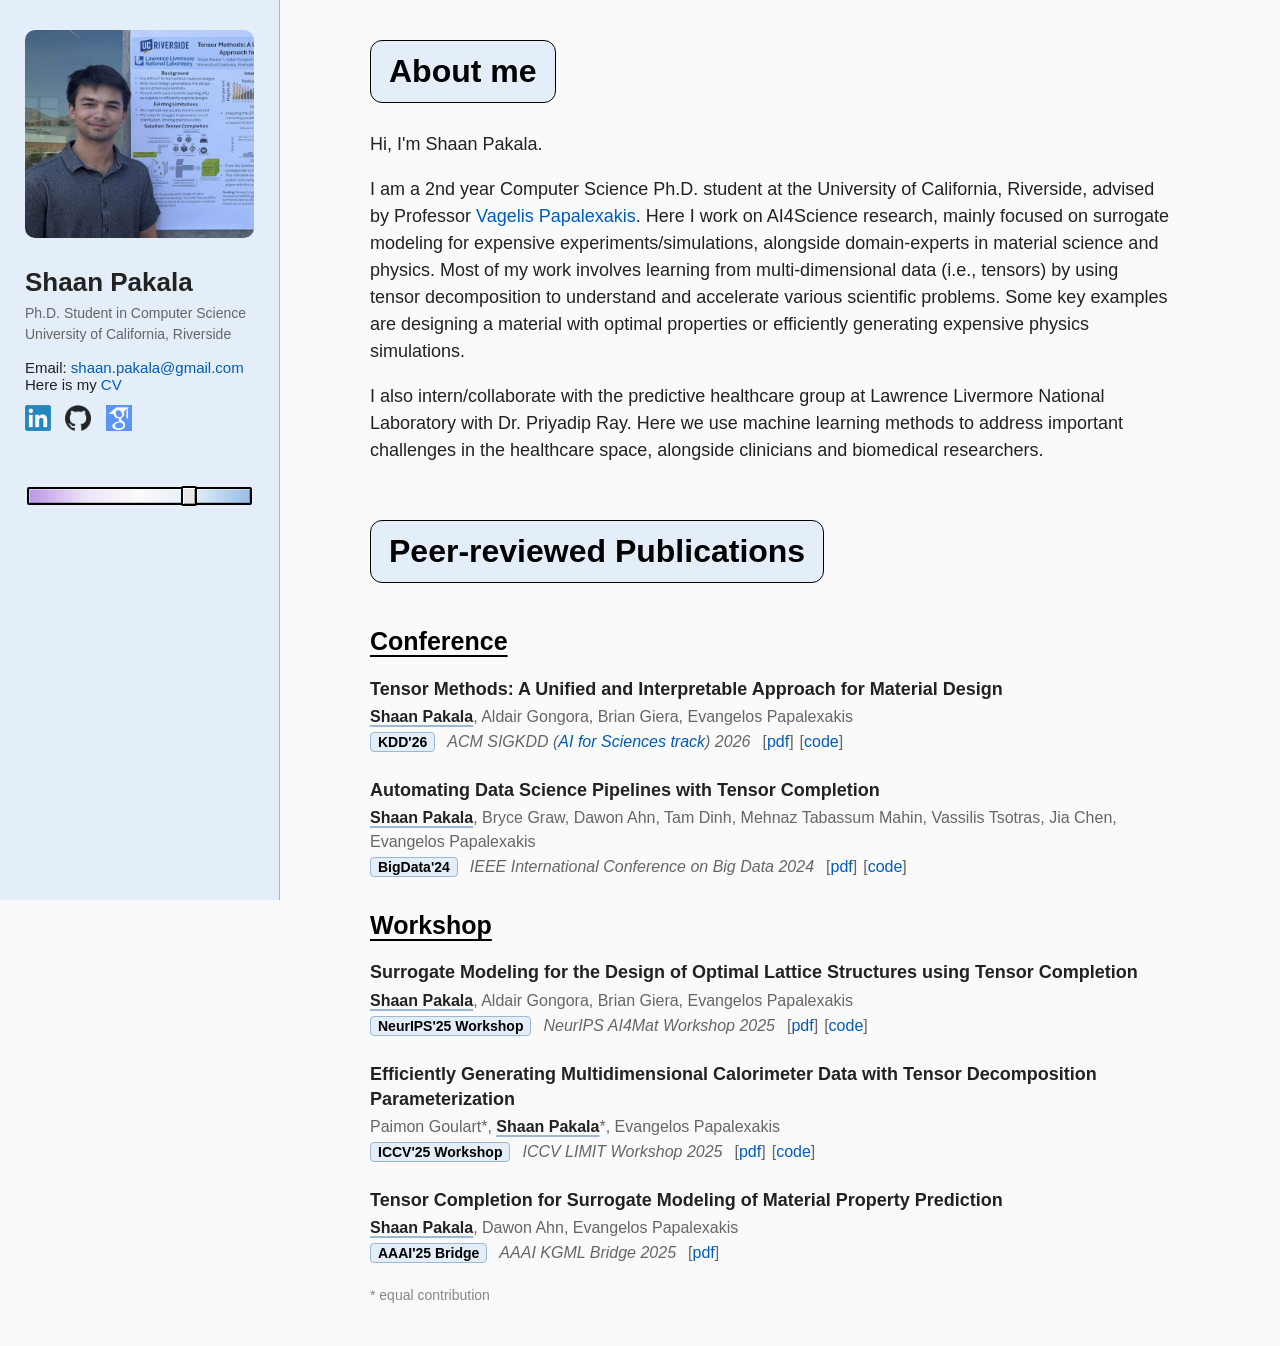
==== index.html @ 457f7d38 "Update index.html" ====
<!DOCTYPE html>
<html lang="en">
<head>
  <meta charset="UTF-8">
  <meta name="viewport" content="width=device-width, initial-scale=1.0">
  <title>Shaan Pakala</title>
  <link rel="icon" type="image/png" href="images/sp.png">
  <style>
    :root {
      --accent-bg:     hsl(225, 65%, 93%);
      --accent-border: hsl(225, 40%, 72%);
    }

    body { margin:0; font-family:-apple-system,BlinkMacSystemFont,'Segoe UI',Roboto,Helvetica,Arial,sans-serif; background:#fafafa; color:#222; }
    a { color:#005bbb; text-decoration:none; }
    a:hover { text-decoration:underline; }

    .layout { display:flex; min-height:100vh; }

    .sidebar {
      width: 280px;
      background: var(--accent-bg);
      border-right: 1px solid var(--accent-border);
      padding: 30px 25px;
      box-sizing: border-box;
      position: fixed;
      height: 100%;
      overflow-y: auto;
    }

    .profile-pic { width:100%; border-radius:10px; margin-bottom:15px; }
    .name        { margin:10px 0 0; font-size:26px; font-weight:700; }
    .subtitle    { font-size:14px; color:#666; margin-top:5px; }
    .links       { margin-top:12px; font-size:15px; }
    .icon-row    { margin-top:12px; }
    .icon        { width:26px; height:26px; margin-right:10px; opacity:.85; }
    .icon:hover  { opacity:1; }

    .content { margin-left:320px; padding:40px 50px; max-width:900px; width:100%; box-sizing:border-box; }

    h2 { font-size:32px; margin-top:40px; margin-bottom:10px; }
    h3 { font-size:24px; margin-top:25px; }
    p  { font-size:18px; line-height:1.5; }


    .section-title {
      background: var(--accent-bg);
      color: #000;
      padding: 12px 18px;
      border-radius: 12px;
      border: 1px solid #000;
      font-weight: 700;
      display: inline-block;
    }

    /* ── Theme picker ── */
    .theme-picker {
      margin-top: 30px;
      padding-top: 20px;
    }
    .theme-slider-row {
      display: flex;
      align-items: center;
      gap: 8px;
    }

    #colorSlider {
      -webkit-appearance: none;
      appearance: none;
      flex: 1;
      height: 14px;
      border-radius: 2px;
      background: linear-gradient(to right,
        hsl(270, 60%, 74%) 0%,
        hsl(270, 65%, 93%) 25%,
        #fafafa              50%,
        hsl(210, 65%, 93%) 75%,
        hsl(210, 60%, 74%) 100%
      );
      outline: none;
      cursor: pointer;
      border: 2px solid #000;
      box-shadow: inset 1px 1px 0 rgba(255,255,255,0.4), inset -1px -1px 0 rgba(0,0,0,0.2);
    }
    #colorSlider::-webkit-slider-thumb {
      -webkit-appearance: none;
      width: 16px;
      height: 20px;
      border-radius: 2px;
      background: #e8e8e8;
      border: 2px solid #000;
      box-shadow: 1px 1px 0 #fff inset, -1px -1px 0 #999 inset;
      cursor: pointer;
    }
    #colorSlider::-moz-range-thumb {
      width: 16px;
      height: 20px;
      border-radius: 2px;
      background: #e8e8e8;
      border: 2px solid #000;
      box-shadow: 1px 1px 0 #fff inset, -1px -1px 0 #999 inset;
      cursor: pointer;
    }

    /* ── Section titles spacing ── */
    .section-title { margin-top: 0; }
    section + section { margin-top: 56px; }

    /* ── Publications ── */
    .subhead {
      font-size: 25px; font-weight: 700; color: #000;
      text-decoration: underline; text-underline-offset: 5px; text-decoration-thickness: 2px;
      margin: 30px 0 16px;
    }
    .pubs { list-style: none; margin: 0; padding: 0; display: grid; gap: 26px; }
    .pub  { display: grid; gap: 3px; }
    .pub-title { font-size: 18px; font-weight: 600; line-height: 1.4; }
    .authors { font-size: 16px; color: #666; line-height: 1.5; }
    .me {
      color: #222; font-weight: 600;
      text-decoration: underline; text-decoration-color: var(--accent-border);
      text-decoration-thickness: 2px; text-underline-offset: 3px;
    }
    .venue { display: flex; flex-wrap: wrap; align-items: baseline; gap: 4px 12px; font-size: 16px; color: #666; }
    .tag {
      font-size: 14px; font-weight: 600; color: #000;
      background: var(--accent-bg); border: 1px solid var(--accent-border);
      border-radius: 4px; padding: 1px 7px;
    }
    .res { display: inline-flex; gap: 6px; }
    .note { font-size: 14px; color: #888; margin: 22px 0 0; }

    @media (max-width:900px) {
      .layout      { flex-direction:column; }
      .sidebar     { position:relative; width:100%; height:auto; border-right:none; border-bottom:1px solid var(--accent-border); padding:20px; }
      .content     { margin-left:0; padding:20px; max-width:100%; }
      h2           { font-size:28px; }
      h3           { font-size:22px; }
      p            { font-size:16px; }
      .pub-title     { font-size:17px; }
      .authors, .venue { font-size:15px; }
      .subhead       { font-size:22px; }
    }
  </style>

  <script type="application/ld+json">
  {
    "@context": "https://schema.org",
    "@type": "Person",
    "name": "Shaan Pakala",
    "url": "https://shaanpakala.github.io/",
    "jobTitle": "Ph.D. Student in Computer Science",
    "affiliation": {"@type":"Organization","name":"University of California, Riverside"},
    "sameAs": [
      "https://scholar.google.com/citations?user=UjR-nicAAAAJ",
      "https://www.linkedin.com/in/shaan-pakala-b91024210/",
      "https://github.com/shaanpakala"
    ]
  }
  </script>

</head>
<body>
<script async src="https://www.googletagmanager.com/gtag/js?id=G-N4HHP6LBJ6"></script>
<script>
  window.dataLayer = window.dataLayer || [];
  function gtag(){dataLayer.push(arguments);}
  gtag('js', new Date());
  gtag('config', 'G-N4HHP6LBJ6');
</script>

<div class="layout">
  <aside class="sidebar">
    <img src="images/me.jpg" class="profile-pic" alt="Shaan Pakala">
    <h1 class="name">Shaan Pakala</h1>
    <p class="subtitle">Ph.D. Student in Computer Science<br>University of California, Riverside</p>
    <div class="links">
      Email: <a href="mailto:shaan.pakala@gmail.com">shaan.pakala@gmail.com</a>
      <br>
      Here is my <a href="Shaan_Pakala_CV.pdf" target="_blank" rel="noopener noreferrer">CV</a>
    </div>
    <div class="icon-row">
      <a href="https://www.linkedin.com/in/shaan-pakala-b91024210/" target="_blank"><img src="images/linkedin_logo.png" class="icon"></a>
      <a href="https://github.com/shaanpakala" target="_blank"><img src="images/git_logo.png" class="icon"></a>
      <a href="https://scholar.google.com/citations?hl=en&user=UjR-nicAAAAJ&view_op=list_works&sortby=pubdate" target="_blank"><img src="images/google_scholar.png" class="icon"></a>
    </div>

    <div class="theme-picker">
      <div class="theme-slider-row">
        <input type="range" id="colorSlider" min="0" max="100" value="74">
      </div>
    </div>

  </aside>

  <main class="content">
    <section id="about">
      <h2 class="section-title">About me</h2>

      <p>
        Hi, I'm Shaan Pakala.
      </p>
      
      <p>
        I am a 2nd year Computer Science Ph.D. student at the University of California, Riverside, advised by
        Professor <a href="https://www.cs.ucr.edu/~epapalex/" target="_blank" rel="noopener noreferrer">Vagelis Papalexakis</a>. 
        Here I work on AI4Science research, mainly focused on surrogate modeling for expensive experiments/simulations, alongside 
        domain-experts in material science and physics. Most of my work involves learning from multi-dimensional data (i.e., tensors) 
        by using tensor decomposition to understand and accelerate various scientific problems. Some key examples are designing a 
        material with optimal properties or efficiently generating expensive physics simulations.
      </p>
      
      <p>
        I also intern/collaborate with the predictive healthcare group at Lawrence Livermore National Laboratory with Dr. Priyadip Ray.
        Here we use machine learning methods to address important challenges in the healthcare space, alongside clinicians and 
        biomedical researchers.
      </p>
    </section>

    <section id="publications">
      <h2 class="section-title">Peer-reviewed Publications</h2>

      <p class="subhead">Conference</p>
      <ul class="pubs">
        <li class="pub">
          <span class="pub-title">Tensor Methods: A Unified and Interpretable Approach for Material Design</span>
          <span class="authors"><span class="me">Shaan Pakala</span>, Aldair Gongora, Brian Giera, Evangelos Papalexakis</span>
          <span class="venue"><span class="tag">KDD'26</span><i>ACM SIGKDD (<a href="https://kdd2026.kdd.org/ai4sciences-track-call-for-papers/" target="_blank" rel="noopener noreferrer">AI for Sciences track</a>) 2026</i>
            <span class="res"><span>[<a href="https://dl.acm.org/doi/epdf/10.1145/3770855.3819008" target="_blank" rel="noopener noreferrer">pdf</a>]</span><span>[<a href="https://github.com/shaanpakala/Tensor-Methods-for-Material-Design" target="_blank" rel="noopener noreferrer">code</a>]</span></span></span>
        </li>
        <li class="pub">
          <span class="pub-title">Automating Data Science Pipelines with Tensor Completion</span>
          <span class="authors"><span class="me">Shaan Pakala</span>, Bryce Graw, Dawon Ahn, Tam Dinh, Mehnaz Tabassum Mahin, Vassilis Tsotras, Jia Chen, Evangelos Papalexakis</span>
          <span class="venue"><span class="tag">BigData'24</span><i>IEEE International Conference on Big Data 2024</i>
            <span class="res"><span>[<a href="https://arxiv.org/pdf/2410.06408" target="_blank" rel="noopener noreferrer">pdf</a>]</span><span>[<a href="https://github.com/shaanpakala/STC_AutoML" target="_blank" rel="noopener noreferrer">code</a>]</span></span></span>
        </li>
      </ul>

      <p class="subhead">Workshop</p>
      <ul class="pubs">
        <li class="pub">
          <span class="pub-title">Surrogate Modeling for the Design of Optimal Lattice Structures using Tensor Completion</span>
          <span class="authors"><span class="me">Shaan Pakala</span>, Aldair Gongora, Brian Giera, Evangelos Papalexakis</span>
          <span class="venue"><span class="tag">NeurIPS'25 Workshop</span><i>NeurIPS AI4Mat Workshop 2025</i>
            <span class="res"><span>[<a href="https://arxiv.org/pdf/2510.07474" target="_blank" rel="noopener noreferrer">pdf</a>]</span><span>[<a href="https://github.com/shaanpakala/Surrogate-Modeling-for-the-Design-of-Optimal-Lattice-Structures-using-Tensor-Completion" target="_blank" rel="noopener noreferrer">code</a>]</span></span></span>
        </li>
        <li class="pub">
          <span class="pub-title">Efficiently Generating Multidimensional Calorimeter Data with Tensor Decomposition Parameterization</span>
          <span class="authors">Paimon Goulart*, <span class="me">Shaan Pakala</span>*, Evangelos Papalexakis</span>
          <span class="venue"><span class="tag">ICCV'25 Workshop</span><i>ICCV LIMIT Workshop 2025</i>
            <span class="res"><span>[<a href="https://arxiv.org/pdf/2508.19443" target="_blank" rel="noopener noreferrer">pdf</a>]</span><span>[<a href="https://github.com/Pie115/GenTen-GAN-Diffusion" target="_blank" rel="noopener noreferrer">code</a>]</span></span></span>
        </li>
        <li class="pub">
          <span class="pub-title">Tensor Completion for Surrogate Modeling of Material Property Prediction</span>
          <span class="authors"><span class="me">Shaan Pakala</span>, Dawon Ahn, Evangelos Papalexakis</span>
          <span class="venue"><span class="tag">AAAI'25 Bridge</span><i>AAAI KGML Bridge 2025</i>
            <span class="res"><span>[<a href="https://arxiv.org/pdf/2501.18137" target="_blank" rel="noopener noreferrer">pdf</a>]</span></span></span>
        </li>
      </ul>
      <p class="note">* equal contribution</p>
    </section>
  </main>
</div>

<script>
  // Track keyframes (must match CSS gradient):
  // 0%   → hsl(270, 60%, 74%)  medium-dark purple
  // 25%  → hsl(270, 65%, 93%)  pastel purple
  // 50%  → #fafafa              white
  // 75%  → hsl(210, 65%, 93%)  pastel blue
  // 100% → hsl(210, 60%, 74%)  medium-dark blue

  function lerp(a, b, t) { return a + (b - a) * t; }

  function lerpHSL(h1,s1,l1, h2,s2,l2, t) {
    return [lerp(h1,h2,t), lerp(s1,s2,t), lerp(l1,l2,t)];
  }

  function themeFromSlider(val) {
    const t = val / 100;

    let h, s, l;
    if (t <= 0.25) {
      [h,s,l] = lerpHSL(270,60,74, 270,65,93, t/0.25);
    } else if (t <= 0.5) {
      [h,s,l] = lerpHSL(270,65,93, 270,0,98, (t-0.25)/0.25);
    } else if (t <= 0.75) {
      [h,s,l] = lerpHSL(210,0,98, 210,65,93, (t-0.5)/0.25);
    } else {
      [h,s,l] = lerpHSL(210,65,93, 210,60,74, (t-0.75)/0.25);
    }

    const bg     = `hsl(${h.toFixed(1)}, ${s.toFixed(1)}%, ${l.toFixed(1)}%)`;
    const border = `hsl(${h.toFixed(1)}, ${Math.max(s-25,0).toFixed(1)}%, ${Math.min(l-20,72).toFixed(1)}%)`;
    document.documentElement.style.setProperty('--accent-bg',     bg);
    document.documentElement.style.setProperty('--accent-border', border);
  }

  const slider = document.getElementById('colorSlider');

  // Restore the saved theme so the choice carries across pages.
  try {
    const savedTheme = localStorage.getItem('themeSlider');
    if (savedTheme !== null) slider.value = savedTheme;
  } catch (e) {}

  slider.addEventListener('input', () => {
    try { localStorage.setItem('themeSlider', slider.value); } catch (e) {}
    themeFromSlider(+slider.value);
  });
  themeFromSlider(+slider.value);
</script>
</body>
</html>
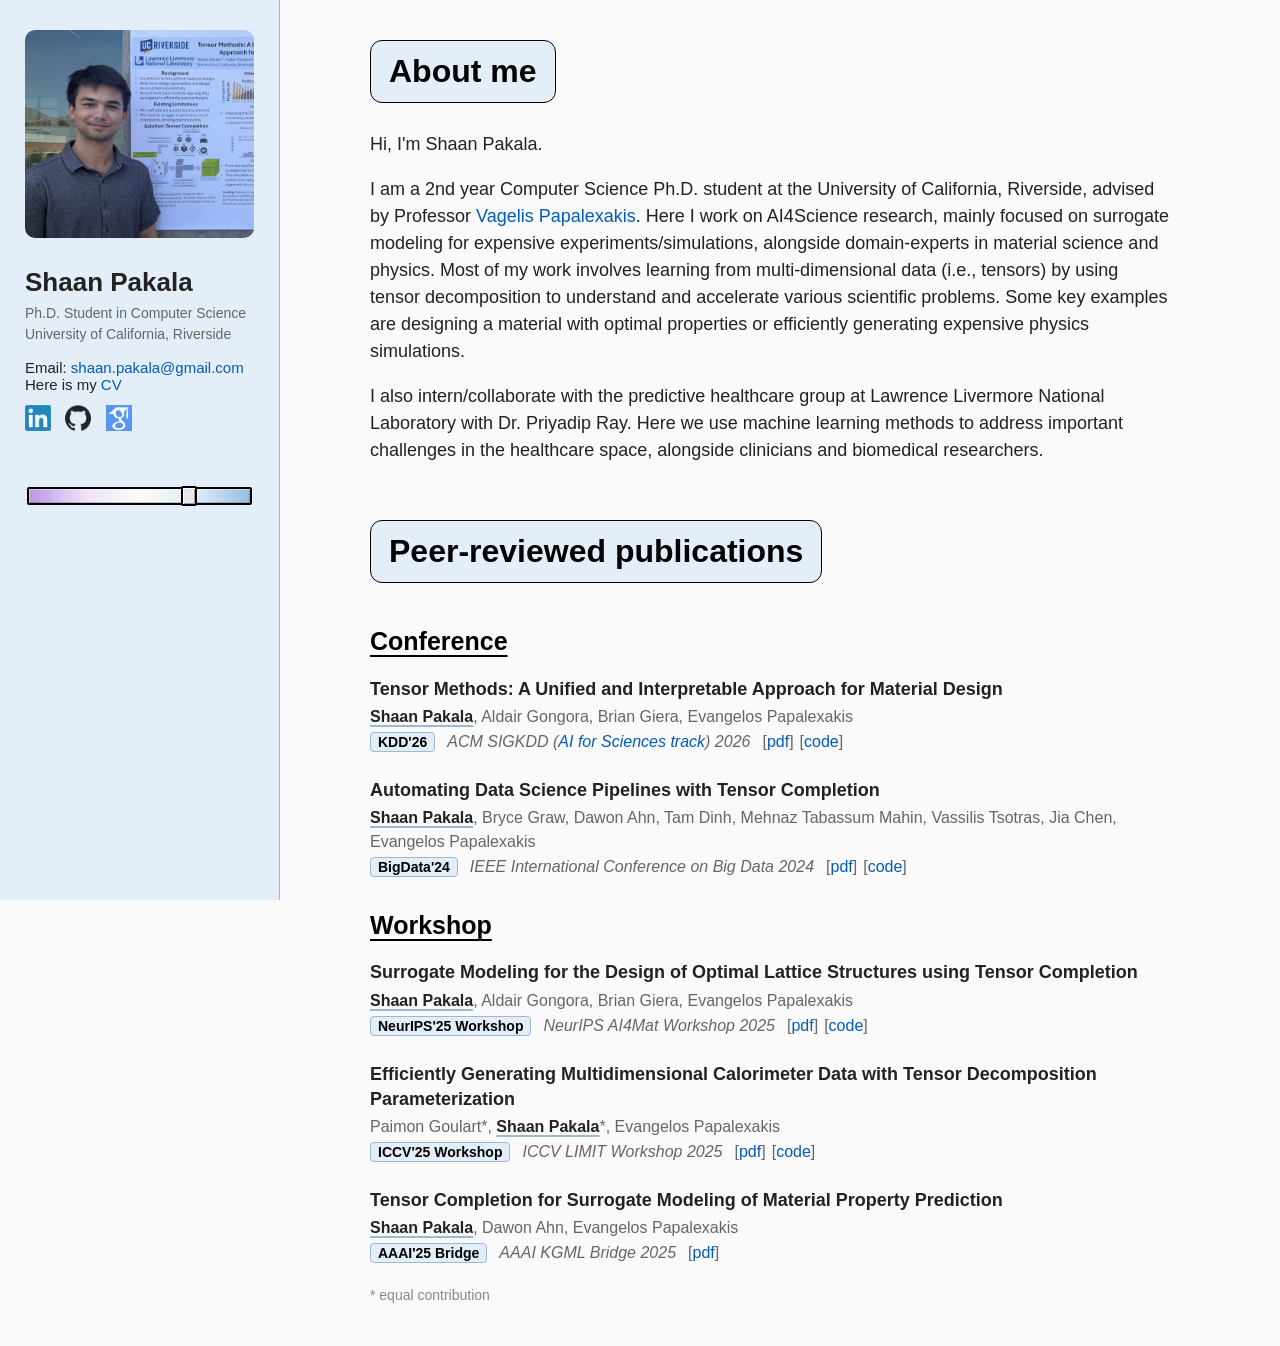
==== commit 4797d937: "Update index.html" ====
--- a/index.html
+++ b/index.html
@@ -218,7 +218,7 @@
     </section>
 
     <section id="publications">
-      <h2 class="section-title">Peer-reviewed Publications</h2>
+      <h2 class="section-title">Peer-reviewed publications</h2>
 
       <p class="subhead">Conference</p>
       <ul class="pubs">
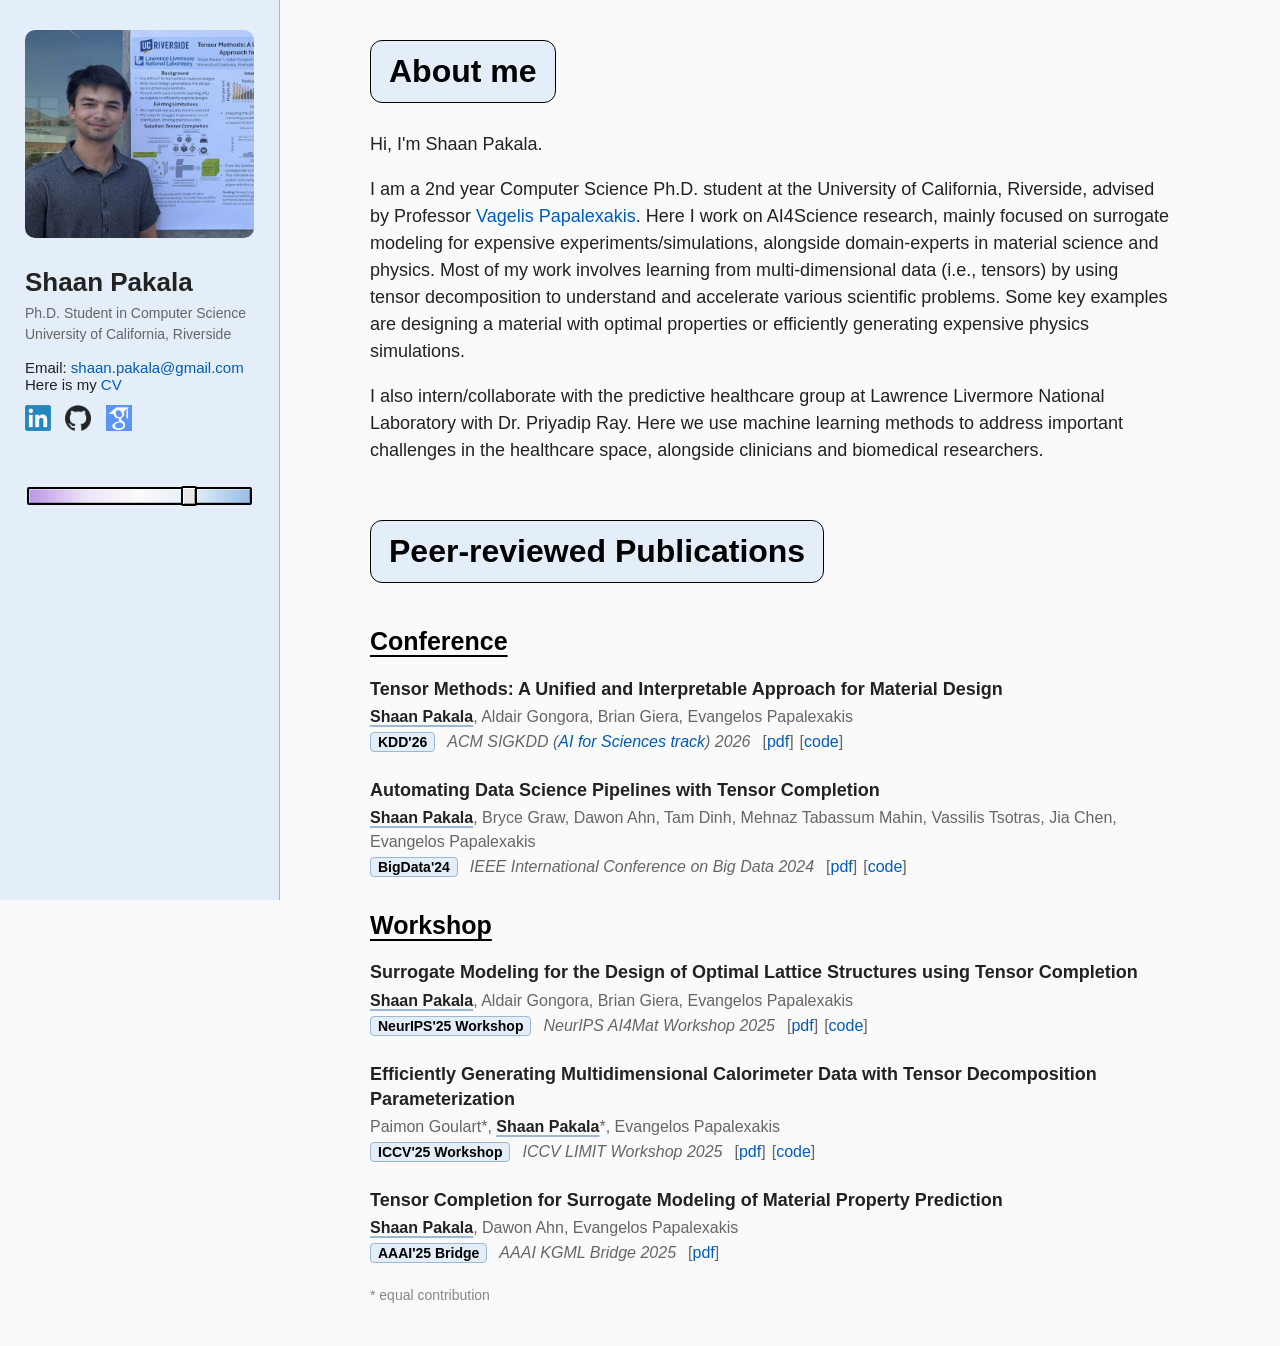
==== commit cbe8d28f: "Update index.html" ====
--- a/index.html
+++ b/index.html
@@ -218,7 +218,7 @@
     </section>
 
     <section id="publications">
-      <h2 class="section-title">Peer-reviewed publications</h2>
+      <h2 class="section-title">Peer-reviewed Publications</h2>
 
       <p class="subhead">Conference</p>
       <ul class="pubs">
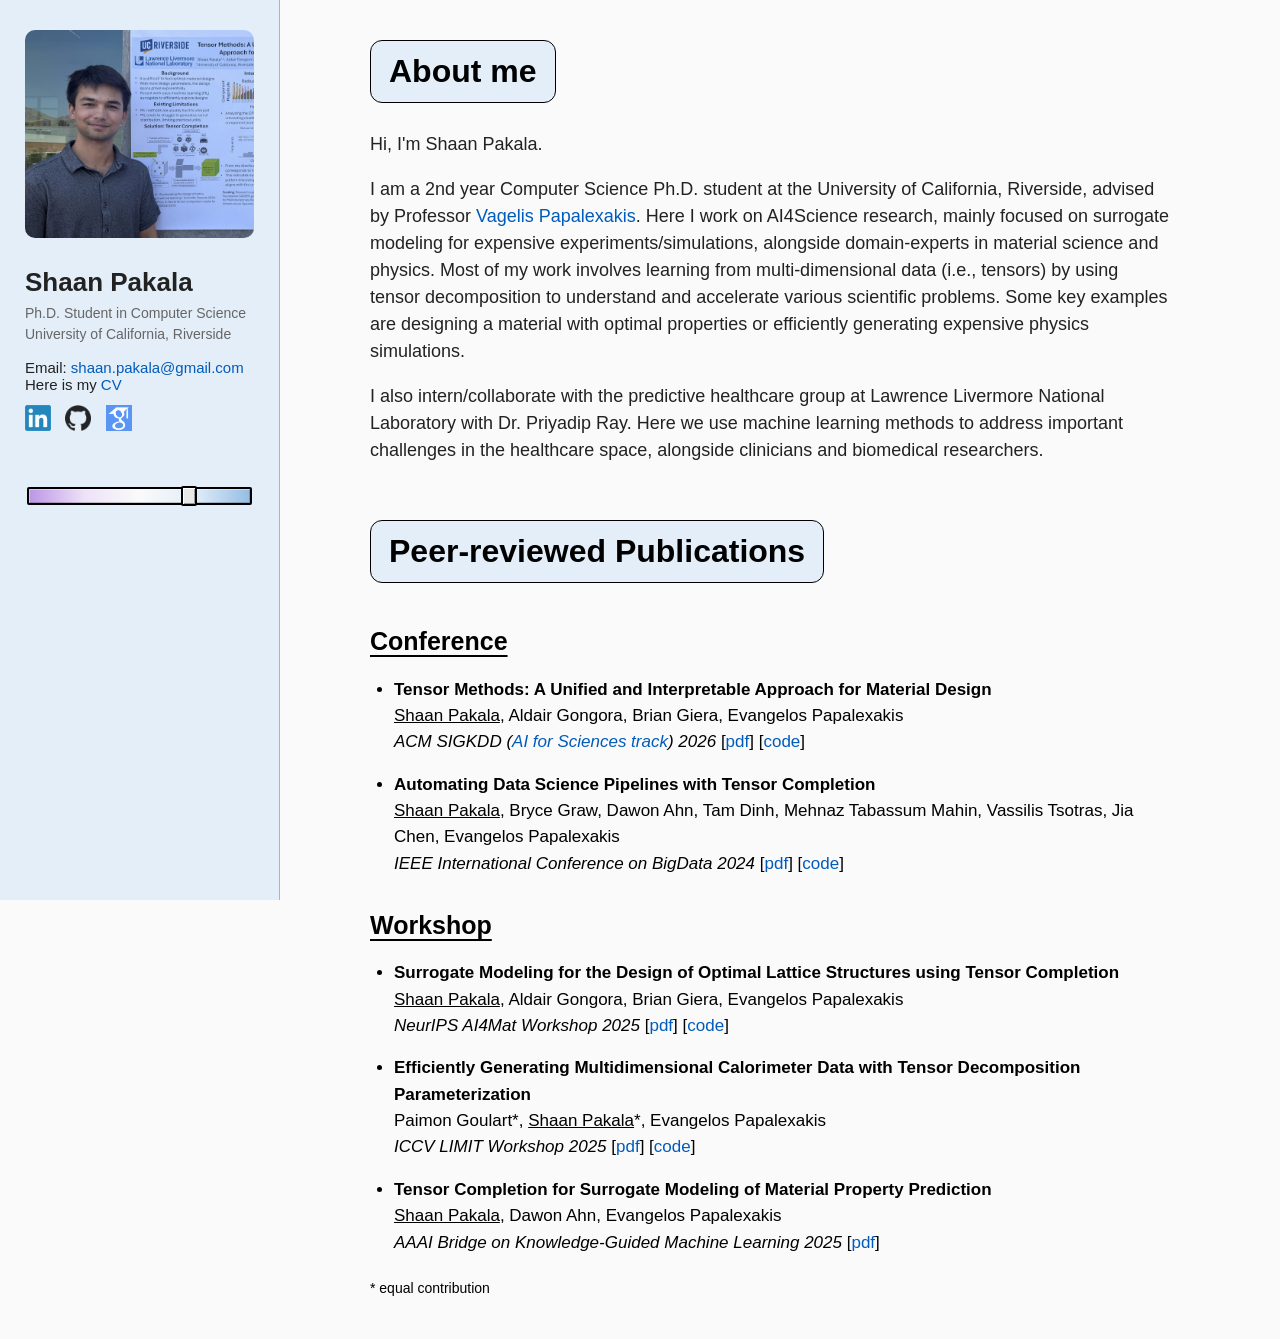
==== commit 7787ab02: "Add files via upload" ====
--- a/index.html
+++ b/index.html
@@ -106,29 +106,18 @@
     .section-title { margin-top: 0; }
     section + section { margin-top: 56px; }
 
-    /* ── Publications ── */
+    /* ── Publications (plain citation style, black & white) ── */
     .subhead {
       font-size: 25px; font-weight: 700; color: #000;
       text-decoration: underline; text-underline-offset: 5px; text-decoration-thickness: 2px;
       margin: 30px 0 16px;
     }
-    .pubs { list-style: none; margin: 0; padding: 0; display: grid; gap: 26px; }
-    .pub  { display: grid; gap: 3px; }
-    .pub-title { font-size: 18px; font-weight: 600; line-height: 1.4; }
-    .authors { font-size: 16px; color: #666; line-height: 1.5; }
-    .me {
-      color: #222; font-weight: 600;
-      text-decoration: underline; text-decoration-color: var(--accent-border);
-      text-decoration-thickness: 2px; text-underline-offset: 3px;
-    }
-    .venue { display: flex; flex-wrap: wrap; align-items: baseline; gap: 4px 12px; font-size: 16px; color: #666; }
-    .tag {
-      font-size: 14px; font-weight: 600; color: #000;
-      background: var(--accent-bg); border: 1px solid var(--accent-border);
-      border-radius: 4px; padding: 1px 7px;
-    }
-    .res { display: inline-flex; gap: 6px; }
-    .note { font-size: 14px; color: #888; margin: 22px 0 0; }
+    .pubs { list-style: disc; margin: 0; padding-left: 1.5em; display: grid; gap: 16px; }
+    .pub {
+      font-size: 17px; line-height: 1.55; color: #000;
+    }
+    .me { text-decoration: underline; }
+    .note { font-size: 14px; color: #000; margin: 22px 0 0; }
 
     @media (max-width:900px) {
       .layout      { flex-direction:column; }
@@ -137,9 +126,8 @@
       h2           { font-size:28px; }
       h3           { font-size:22px; }
       p            { font-size:16px; }
-      .pub-title     { font-size:17px; }
-      .authors, .venue { font-size:15px; }
-      .subhead       { font-size:22px; }
+      .pub         { font-size:16px; }
+      .subhead     { font-size:22px; }
     }
   </style>
 
@@ -223,38 +211,42 @@
       <p class="subhead">Conference</p>
       <ul class="pubs">
         <li class="pub">
-          <span class="pub-title">Tensor Methods: A Unified and Interpretable Approach for Material Design</span>
-          <span class="authors"><span class="me">Shaan Pakala</span>, Aldair Gongora, Brian Giera, Evangelos Papalexakis</span>
-          <span class="venue"><span class="tag">KDD'26</span><i>ACM SIGKDD (<a href="https://kdd2026.kdd.org/ai4sciences-track-call-for-papers/" target="_blank" rel="noopener noreferrer">AI for Sciences track</a>) 2026</i>
-            <span class="res"><span>[<a href="https://dl.acm.org/doi/epdf/10.1145/3770855.3819008" target="_blank" rel="noopener noreferrer">pdf</a>]</span><span>[<a href="https://github.com/shaanpakala/Tensor-Methods-for-Material-Design" target="_blank" rel="noopener noreferrer">code</a>]</span></span></span>
-        </li>
-        <li class="pub">
-          <span class="pub-title">Automating Data Science Pipelines with Tensor Completion</span>
-          <span class="authors"><span class="me">Shaan Pakala</span>, Bryce Graw, Dawon Ahn, Tam Dinh, Mehnaz Tabassum Mahin, Vassilis Tsotras, Jia Chen, Evangelos Papalexakis</span>
-          <span class="venue"><span class="tag">BigData'24</span><i>IEEE International Conference on Big Data 2024</i>
-            <span class="res"><span>[<a href="https://arxiv.org/pdf/2410.06408" target="_blank" rel="noopener noreferrer">pdf</a>]</span><span>[<a href="https://github.com/shaanpakala/STC_AutoML" target="_blank" rel="noopener noreferrer">code</a>]</span></span></span>
+          <b>Tensor Methods: A Unified and Interpretable Approach for Material Design</b><br>
+          <span class="me">Shaan Pakala</span>, Aldair Gongora, Brian Giera, Evangelos Papalexakis<br>
+          <i>ACM SIGKDD (<a href="https://kdd2026.kdd.org/ai4sciences-track-call-for-papers/" target="_blank" rel="noopener noreferrer">AI for Sciences track</a>) 2026</i>
+          [<a href="https://dl.acm.org/doi/epdf/10.1145/3770855.3819008" target="_blank" rel="noopener noreferrer">pdf</a>]
+          [<a href="https://github.com/shaanpakala/Tensor-Methods-for-Material-Design" target="_blank" rel="noopener noreferrer">code</a>]
+        </li>
+        <li class="pub">
+          <b>Automating Data Science Pipelines with Tensor Completion</b><br>
+          <span class="me">Shaan Pakala</span>, Bryce Graw, Dawon Ahn, Tam Dinh, Mehnaz Tabassum Mahin, Vassilis Tsotras, Jia Chen, Evangelos Papalexakis<br>
+          <i>IEEE International Conference on BigData 2024</i>
+          [<a href="https://arxiv.org/pdf/2410.06408" target="_blank" rel="noopener noreferrer">pdf</a>]
+          [<a href="https://github.com/shaanpakala/STC_AutoML" target="_blank" rel="noopener noreferrer">code</a>]
         </li>
       </ul>
 
       <p class="subhead">Workshop</p>
       <ul class="pubs">
         <li class="pub">
-          <span class="pub-title">Surrogate Modeling for the Design of Optimal Lattice Structures using Tensor Completion</span>
-          <span class="authors"><span class="me">Shaan Pakala</span>, Aldair Gongora, Brian Giera, Evangelos Papalexakis</span>
-          <span class="venue"><span class="tag">NeurIPS'25 Workshop</span><i>NeurIPS AI4Mat Workshop 2025</i>
-            <span class="res"><span>[<a href="https://arxiv.org/pdf/2510.07474" target="_blank" rel="noopener noreferrer">pdf</a>]</span><span>[<a href="https://github.com/shaanpakala/Surrogate-Modeling-for-the-Design-of-Optimal-Lattice-Structures-using-Tensor-Completion" target="_blank" rel="noopener noreferrer">code</a>]</span></span></span>
-        </li>
-        <li class="pub">
-          <span class="pub-title">Efficiently Generating Multidimensional Calorimeter Data with Tensor Decomposition Parameterization</span>
-          <span class="authors">Paimon Goulart*, <span class="me">Shaan Pakala</span>*, Evangelos Papalexakis</span>
-          <span class="venue"><span class="tag">ICCV'25 Workshop</span><i>ICCV LIMIT Workshop 2025</i>
-            <span class="res"><span>[<a href="https://arxiv.org/pdf/2508.19443" target="_blank" rel="noopener noreferrer">pdf</a>]</span><span>[<a href="https://github.com/Pie115/GenTen-GAN-Diffusion" target="_blank" rel="noopener noreferrer">code</a>]</span></span></span>
-        </li>
-        <li class="pub">
-          <span class="pub-title">Tensor Completion for Surrogate Modeling of Material Property Prediction</span>
-          <span class="authors"><span class="me">Shaan Pakala</span>, Dawon Ahn, Evangelos Papalexakis</span>
-          <span class="venue"><span class="tag">AAAI'25 Bridge</span><i>AAAI KGML Bridge 2025</i>
-            <span class="res"><span>[<a href="https://arxiv.org/pdf/2501.18137" target="_blank" rel="noopener noreferrer">pdf</a>]</span></span></span>
+          <b>Surrogate Modeling for the Design of Optimal Lattice Structures using Tensor Completion</b><br>
+          <span class="me">Shaan Pakala</span>, Aldair Gongora, Brian Giera, Evangelos Papalexakis<br>
+          <i>NeurIPS AI4Mat Workshop 2025</i>
+          [<a href="https://arxiv.org/pdf/2510.07474" target="_blank" rel="noopener noreferrer">pdf</a>]
+          [<a href="https://github.com/shaanpakala/Surrogate-Modeling-for-the-Design-of-Optimal-Lattice-Structures-using-Tensor-Completion" target="_blank" rel="noopener noreferrer">code</a>]
+        </li>
+        <li class="pub">
+          <b>Efficiently Generating Multidimensional Calorimeter Data with Tensor Decomposition Parameterization</b><br>
+          Paimon Goulart*, <span class="me">Shaan Pakala</span>*, Evangelos Papalexakis<br>
+          <i>ICCV LIMIT Workshop 2025</i>
+          [<a href="https://arxiv.org/pdf/2508.19443" target="_blank" rel="noopener noreferrer">pdf</a>]
+          [<a href="https://github.com/Pie115/GenTen-GAN-Diffusion" target="_blank" rel="noopener noreferrer">code</a>]
+        </li>
+        <li class="pub">
+          <b>Tensor Completion for Surrogate Modeling of Material Property Prediction</b><br>
+          <span class="me">Shaan Pakala</span>, Dawon Ahn, Evangelos Papalexakis<br>
+          <i>AAAI Bridge on Knowledge-Guided Machine Learning 2025</i>
+          [<a href="https://arxiv.org/pdf/2501.18137" target="_blank" rel="noopener noreferrer">pdf</a>]
         </li>
       </ul>
       <p class="note">* equal contribution</p>
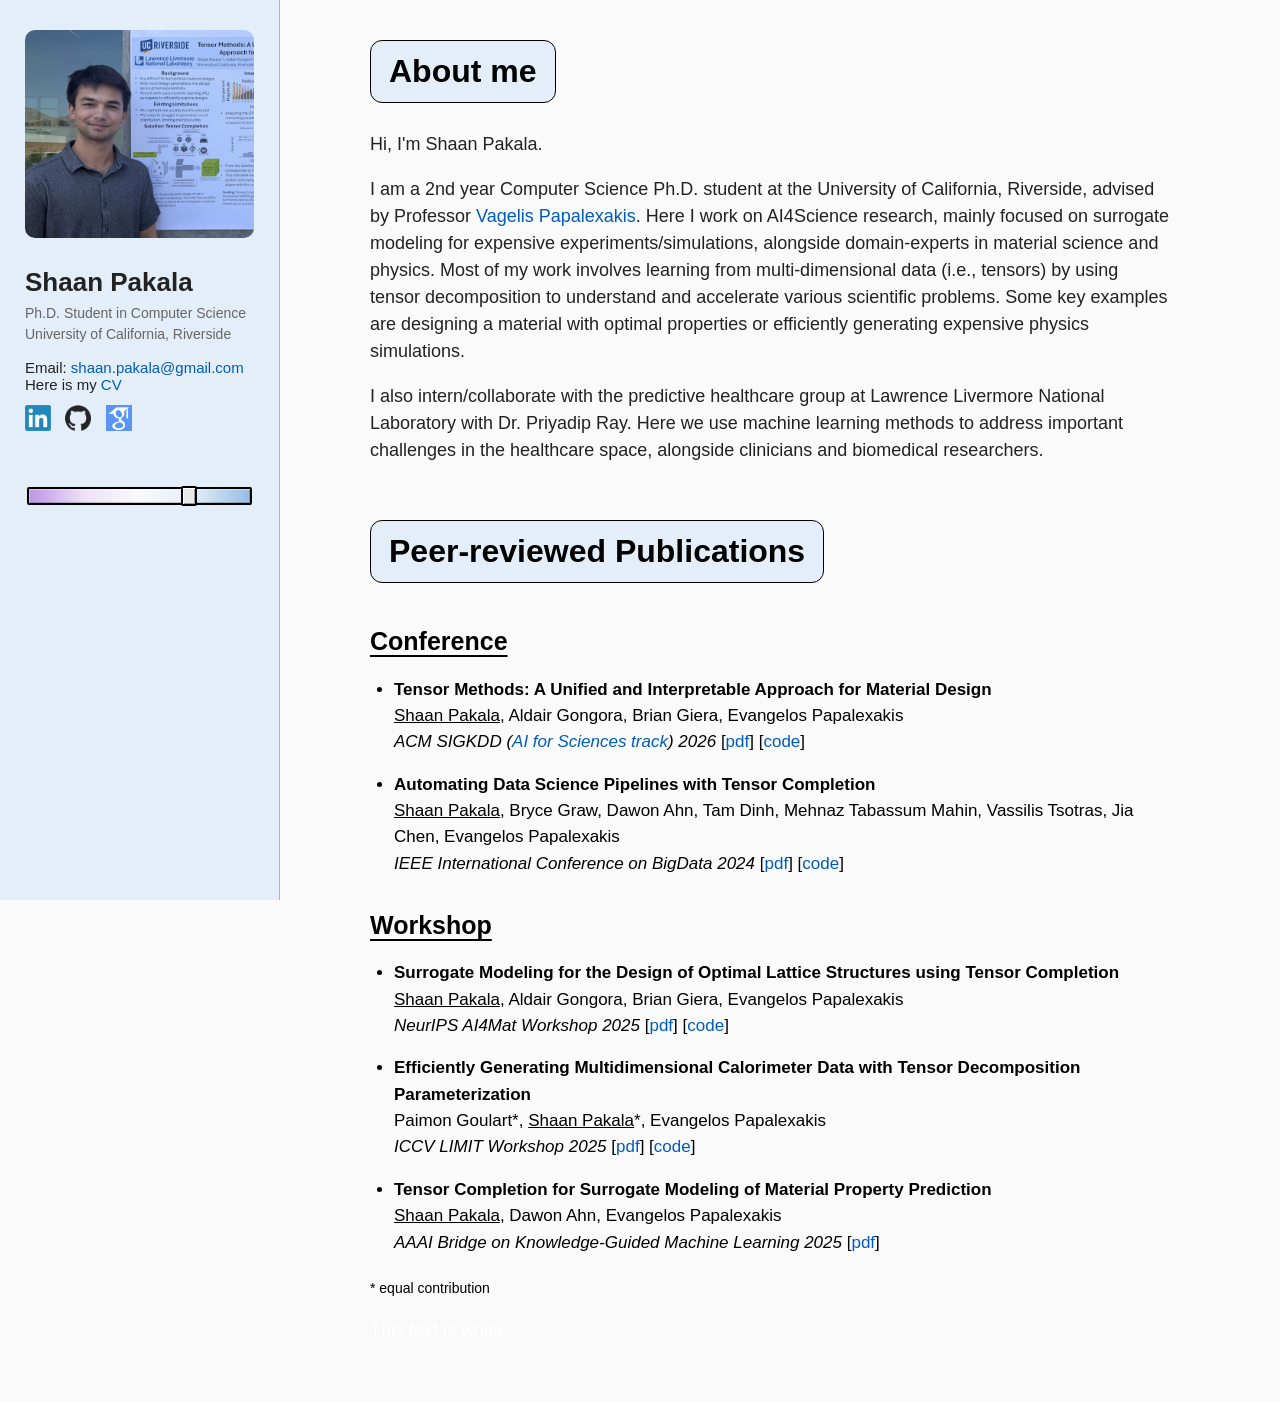
==== commit 07ee0c10: "Update index.html" ====
--- a/index.html
+++ b/index.html
@@ -250,6 +250,7 @@
         </li>
       </ul>
       <p class="note">* equal contribution</p>
+      <p style="color: white;">This text is white.</p>
     </section>
   </main>
 </div>
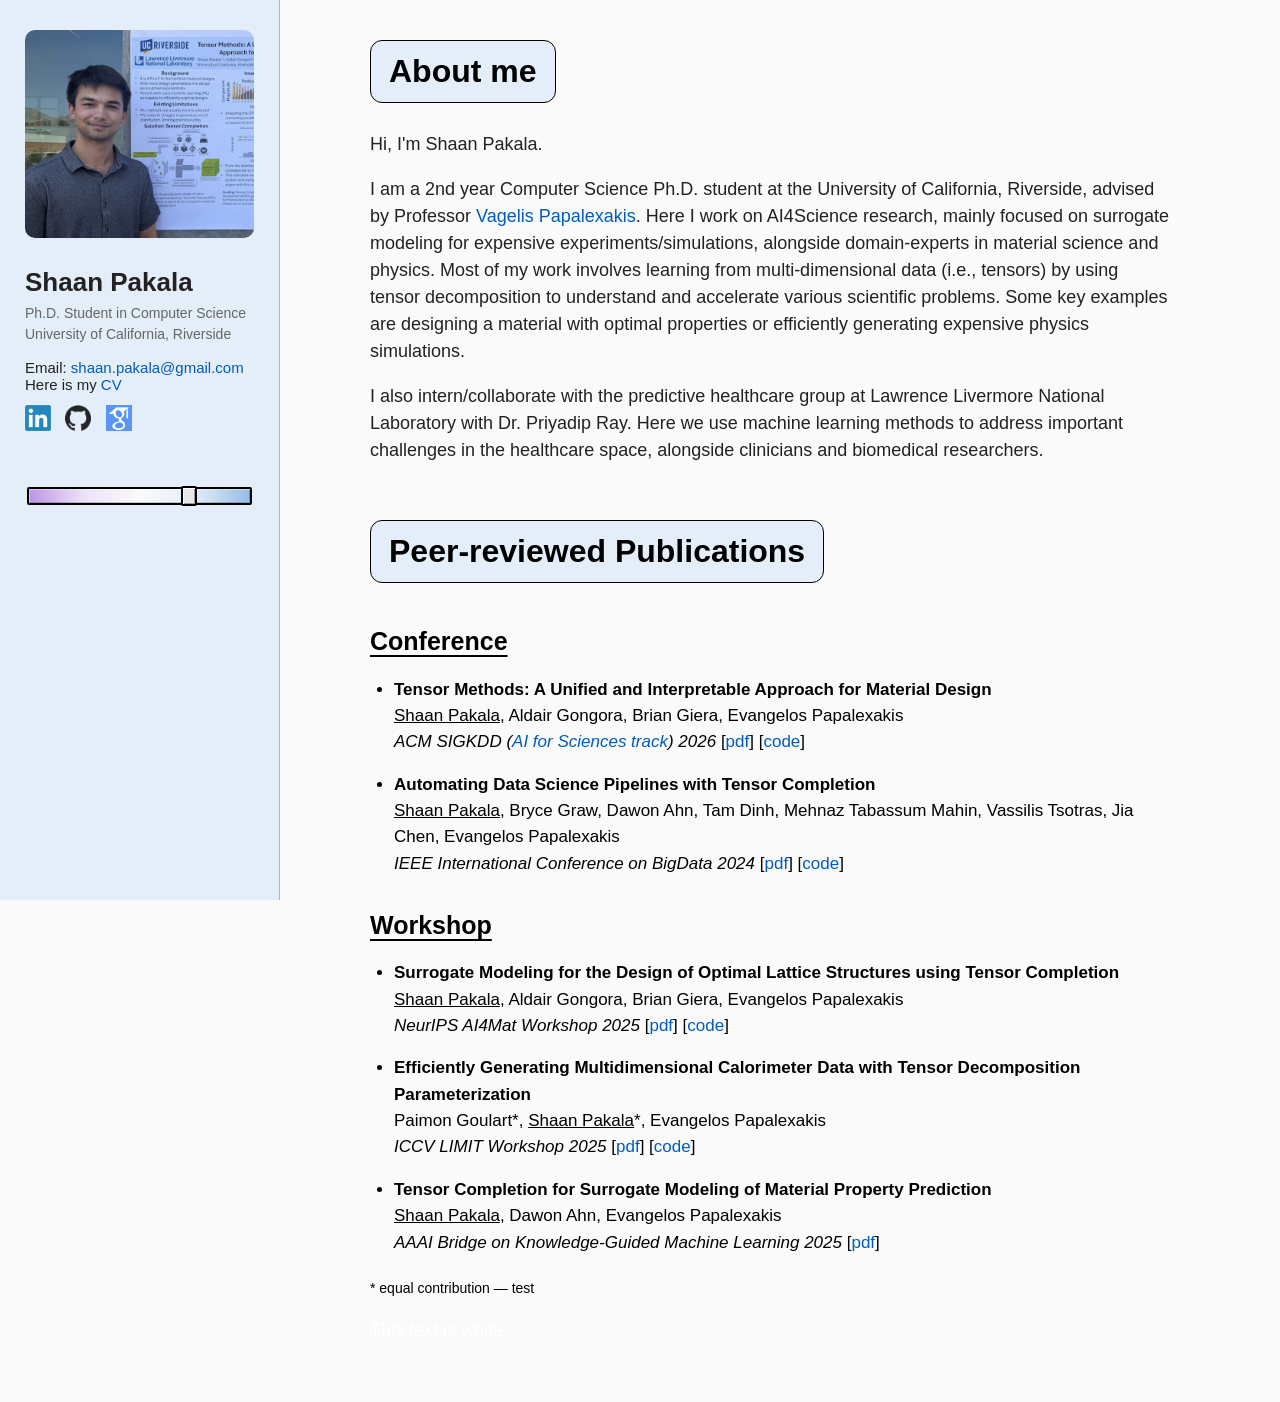
==== commit 29d612fc: "Update index.html" ====
--- a/index.html
+++ b/index.html
@@ -249,7 +249,7 @@
           [<a href="https://arxiv.org/pdf/2501.18137" target="_blank" rel="noopener noreferrer">pdf</a>]
         </li>
       </ul>
-      <p class="note">* equal contribution</p>
+      <p class="note">* equal contribution — test</p>
       <p style="color: white;">This text is white.</p>
     </section>
   </main>
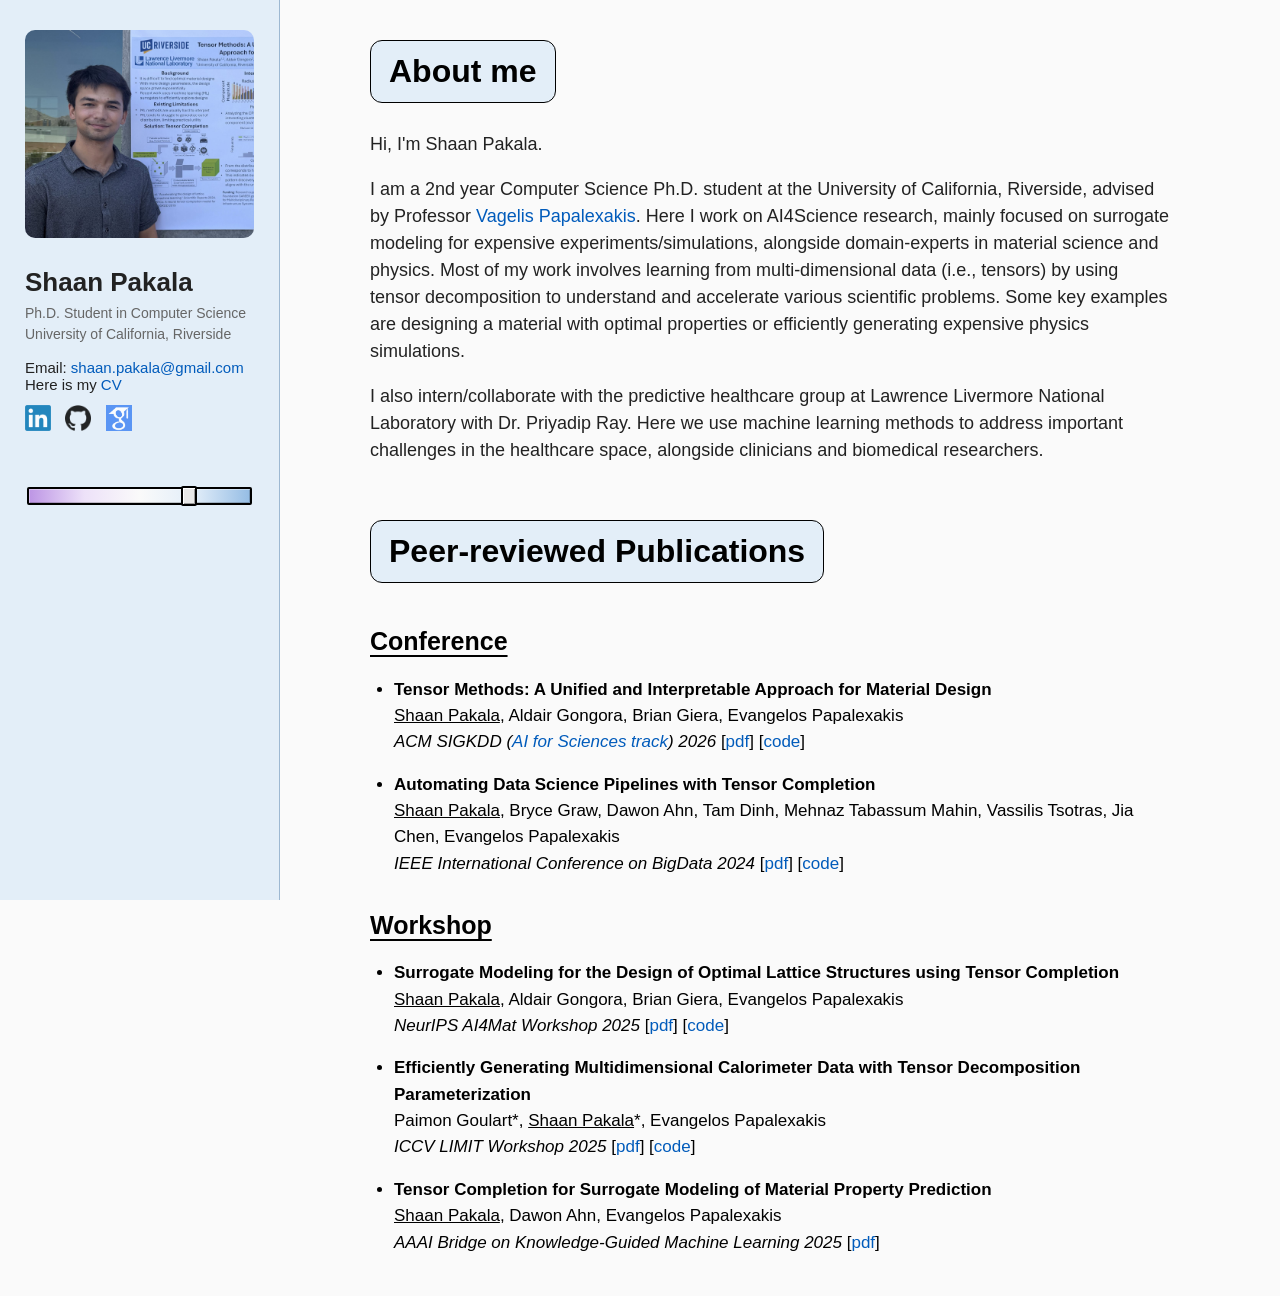
==== commit f3a076b7: "Update index.html" ====
--- a/index.html
+++ b/index.html
@@ -249,8 +249,6 @@
           [<a href="https://arxiv.org/pdf/2501.18137" target="_blank" rel="noopener noreferrer">pdf</a>]
         </li>
       </ul>
-      <p class="note">* equal contribution — test</p>
-      <p style="color: white;">This text is white.</p>
     </section>
   </main>
 </div>
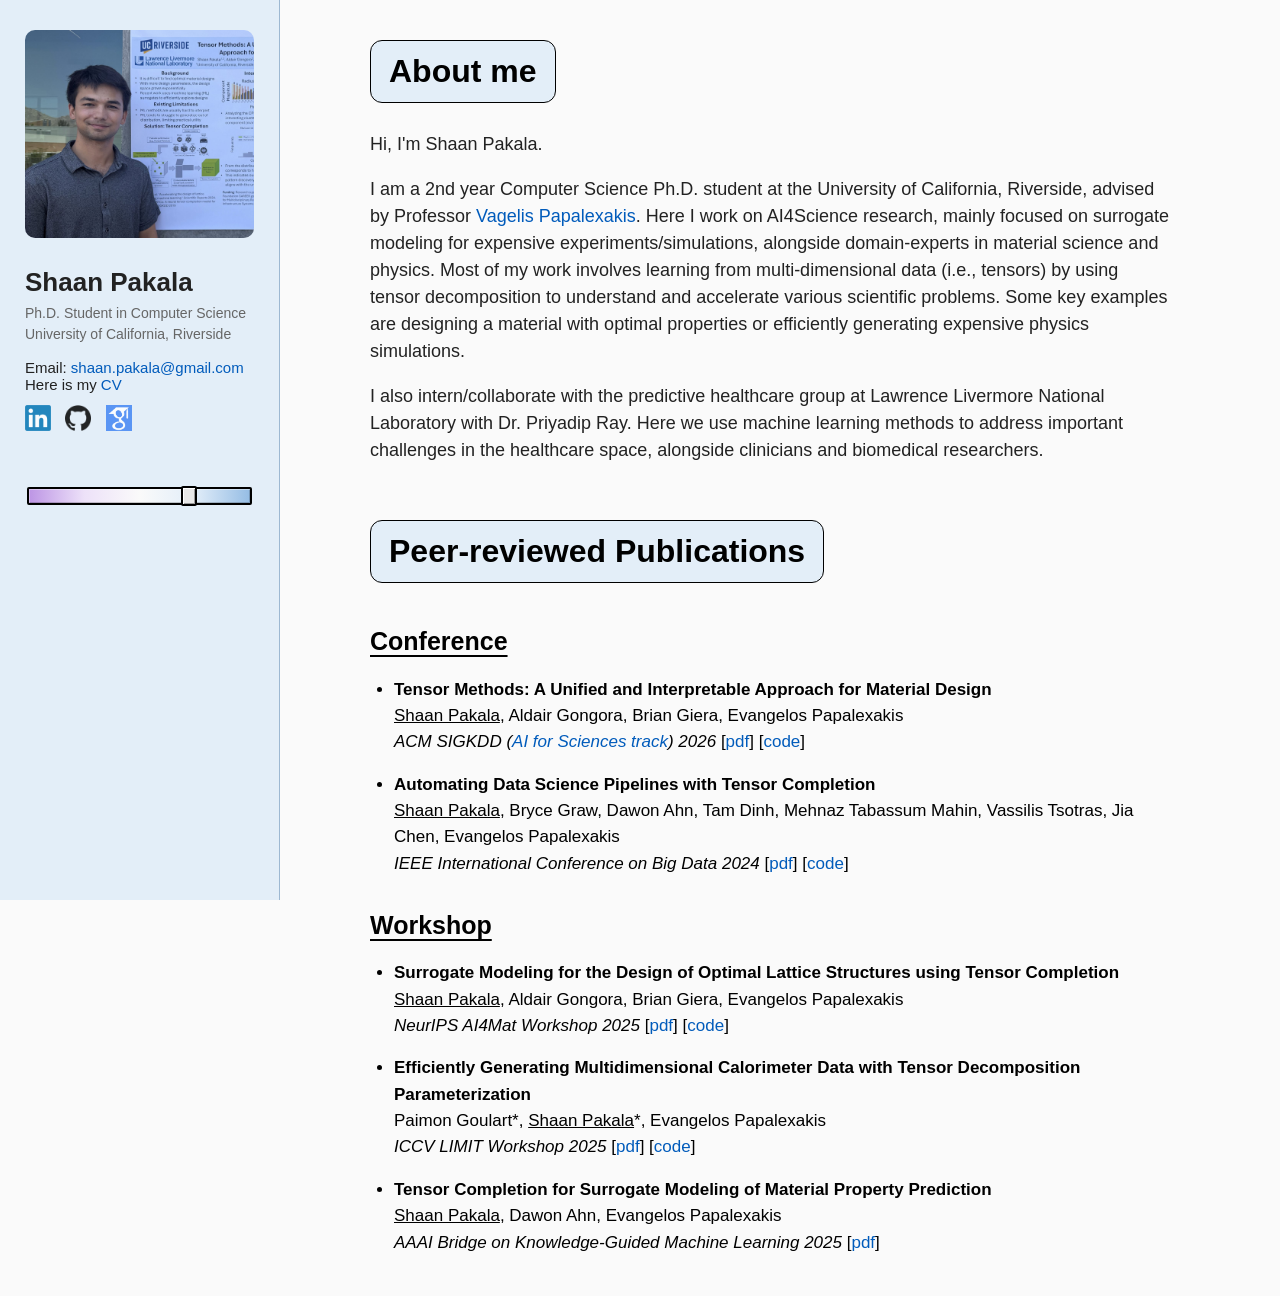
==== commit 6678cd8c: "Update index.html" ====
--- a/index.html
+++ b/index.html
@@ -220,7 +220,7 @@
         <li class="pub">
           <b>Automating Data Science Pipelines with Tensor Completion</b><br>
           <span class="me">Shaan Pakala</span>, Bryce Graw, Dawon Ahn, Tam Dinh, Mehnaz Tabassum Mahin, Vassilis Tsotras, Jia Chen, Evangelos Papalexakis<br>
-          <i>IEEE International Conference on BigData 2024</i>
+          <i>IEEE International Conference on Big Data 2024</i>
           [<a href="https://arxiv.org/pdf/2410.06408" target="_blank" rel="noopener noreferrer">pdf</a>]
           [<a href="https://github.com/shaanpakala/STC_AutoML" target="_blank" rel="noopener noreferrer">code</a>]
         </li>
